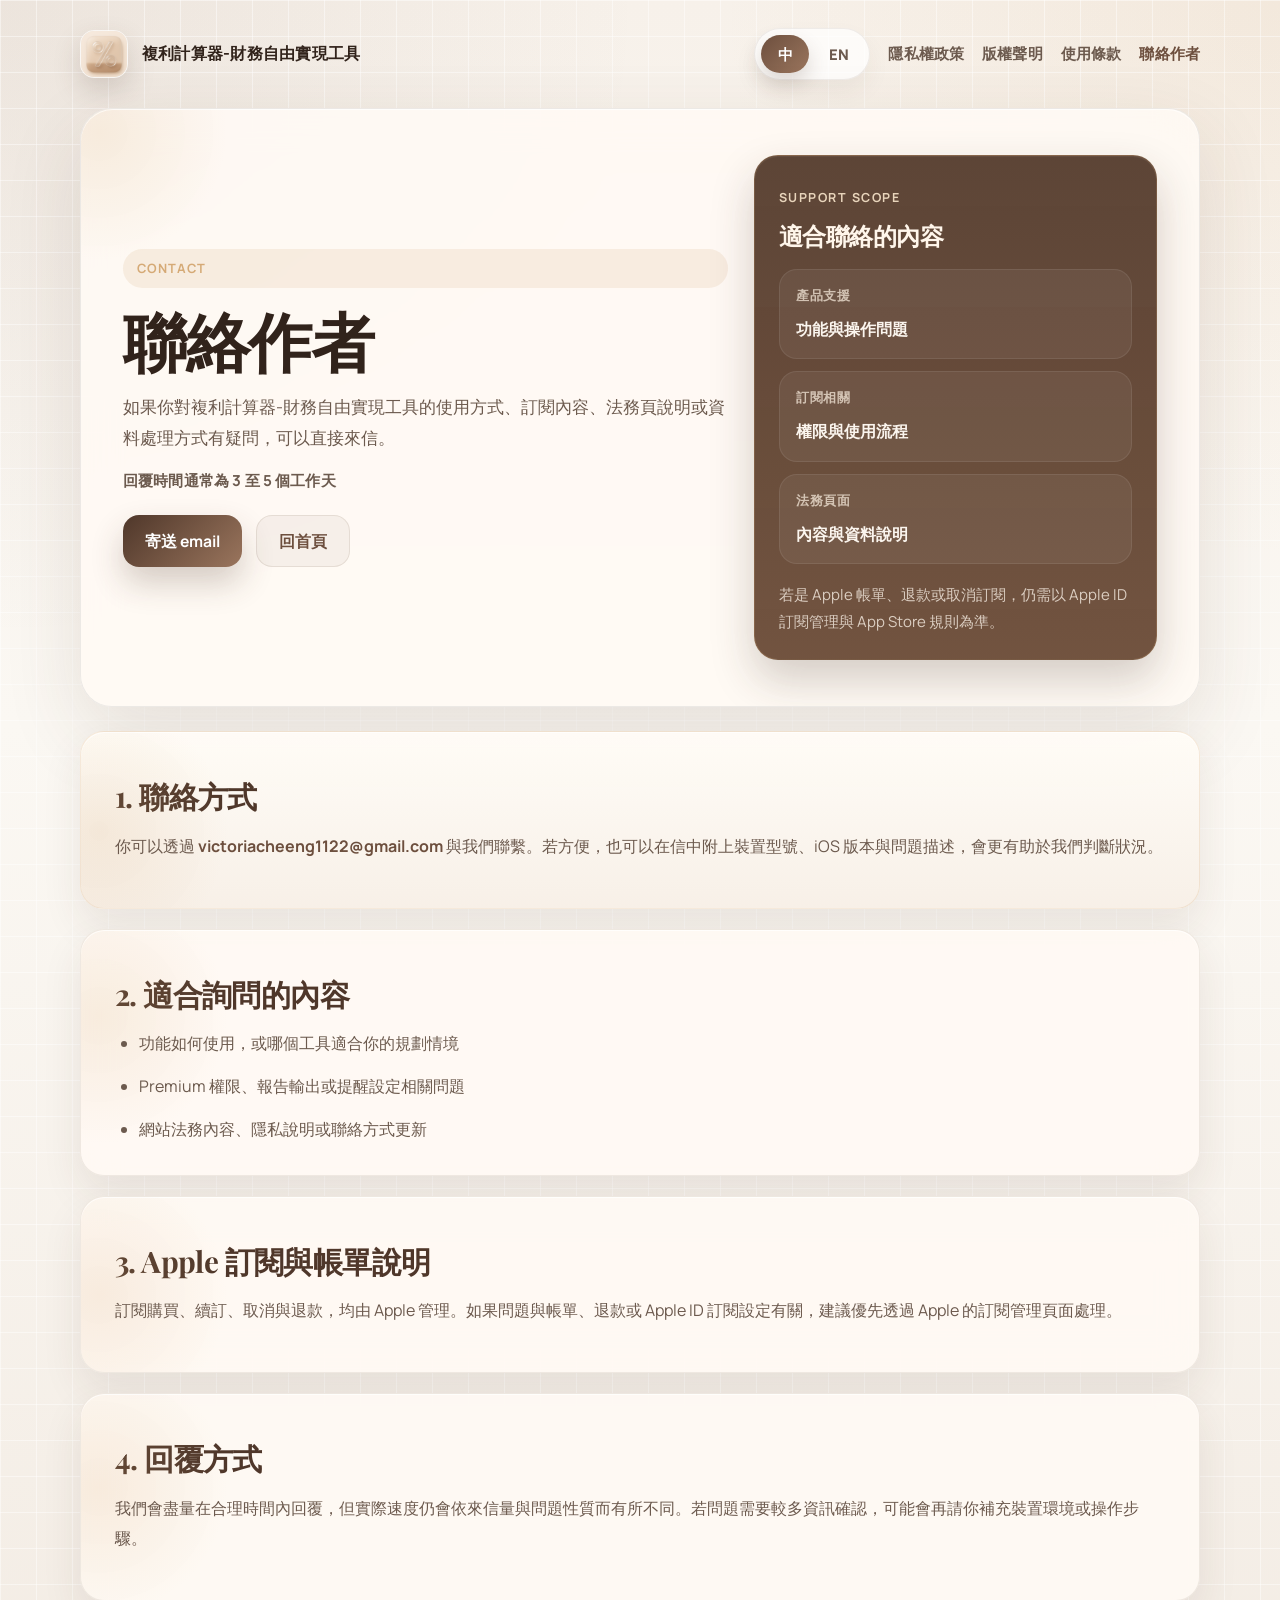
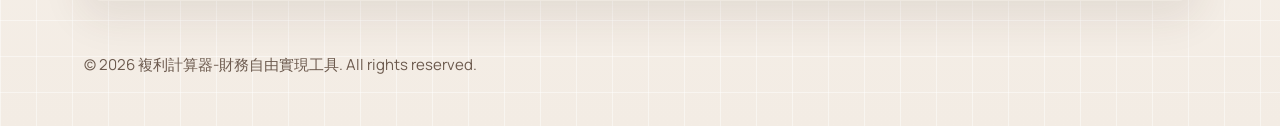
==== contact.html @ a3583602 "Refresh support site branding and legal pages" ====
<!doctype html>
<html lang="zh-Hant" data-page="contact">
<head>
  <meta charset="utf-8">
  <meta name="viewport" content="width=device-width, initial-scale=1">
  <title>複利計算器-財務自由實現工具｜聯絡作者</title>
  <meta name="description" content="若你需要產品支援、回報問題或詢問複利計算器-財務自由實現工具的使用方式，可透過 email 聯絡作者。">
  <link rel="icon" type="image/png" href="assets/app-icon.png">
  <link rel="preconnect" href="https://fonts.googleapis.com">
  <link rel="preconnect" href="https://fonts.gstatic.com" crossorigin>
  <link href="https://fonts.googleapis.com/css2?family=Playfair+Display:wght@600;700&family=Manrope:wght@400;500;600;700;800&display=swap" rel="stylesheet">
  <link rel="stylesheet" href="styles.css">
</head>
<body>
  <div class="site-shell">
    <header class="subpage-hero">
      <nav class="topbar">
        <a class="brand" href="./index.html">
          <img src="assets/app-icon.png" alt="複利計算器-財務自由實現工具 App Icon" class="brand-icon">
          <span data-i18n="brandName">複利計算器-財務自由實現工具</span>
        </a>
        <div class="topbar-actions">
          <div class="lang-switcher" role="group" aria-label="Language switcher">
            <button class="lang-btn active" type="button" data-lang="zh" aria-pressed="true">中</button>
            <button class="lang-btn" type="button" data-lang="en" aria-pressed="false">EN</button>
          </div>
          <div class="nav-links">
            <a href="./privacy.html" data-i18n="navPrivacy">隱私權政策</a>
            <a href="./copyright.html" data-i18n="navCopyright">版權聲明</a>
            <a href="./terms.html" data-i18n="navTerms">使用條款</a>
            <a href="./contact.html" aria-current="page" data-i18n="navContact">聯絡作者</a>
          </div>
        </div>
      </nav>

      <section class="hero-panel deluxe subpage-deluxe">
        <div class="subpage-copy">
          <div class="eyebrow" data-i18n="heroEyebrow">Contact</div>
          <h1 data-i18n="heroTitle">聯絡作者</h1>
          <p class="hero-copy" data-i18n="heroIntro">如果你對複利計算器-財務自由實現工具的使用方式、訂閱內容、法務頁說明或資料處理方式有疑問，可以直接來信。</p>
          <p class="hero-meta" data-i18n="heroDate">回覆時間通常為 3 至 5 個工作天</p>
          <div class="hero-actions compact-actions">
            <a class="button primary" href="mailto:victoriacheeng1122@gmail.com" data-i18n="ctaEmail">寄送 email</a>
            <a class="button secondary" href="./index.html" data-i18n="backHome">回首頁</a>
          </div>
        </div>
        <aside class="subpage-aside">
          <div class="aside-panel">
            <div class="aside-kicker" data-i18n="asideEyebrow">Support Scope</div>
            <h2 class="aside-title" data-i18n="asideTitle">適合聯絡的內容</h2>
            <div class="aside-metrics">
              <div class="aside-metric">
                <span data-i18n="asideMetricOneLabel">產品支援</span>
                <strong data-i18n="asideMetricOneValue">功能與操作問題</strong>
              </div>
              <div class="aside-metric">
                <span data-i18n="asideMetricTwoLabel">訂閱相關</span>
                <strong data-i18n="asideMetricTwoValue">權限與使用流程</strong>
              </div>
              <div class="aside-metric">
                <span data-i18n="asideMetricThreeLabel">法務頁面</span>
                <strong data-i18n="asideMetricThreeValue">內容與資料說明</strong>
              </div>
            </div>
            <p class="aside-note" data-i18n="asideCopy">若是 Apple 帳單、退款或取消訂閱，仍需以 Apple ID 訂閱管理與 App Store 規則為準。</p>
          </div>
        </aside>
      </section>
    </header>

    <main class="document document-grid">
      <section class="doc-card doc-card-emphasis">
        <h2 data-i18n="section1Title">1. 聯絡方式</h2>
        <p data-i18n="section1Copy" data-i18n-html="true">你可以透過 <a class="inline-link" href="mailto:victoriacheeng1122@gmail.com">victoriacheeng1122@gmail.com</a> 與我們聯繫。若方便，也可以在信中附上裝置型號、iOS 版本與問題描述，會更有助於我們判斷狀況。</p>
      </section>

      <section class="doc-card">
        <h2 data-i18n="section2Title">2. 適合詢問的內容</h2>
        <ul>
          <li data-i18n="section2Item1">功能如何使用，或哪個工具適合你的規劃情境</li>
          <li data-i18n="section2Item2">Premium 權限、報告輸出或提醒設定相關問題</li>
          <li data-i18n="section2Item3">網站法務內容、隱私說明或聯絡方式更新</li>
        </ul>
      </section>

      <section class="doc-card">
        <h2 data-i18n="section3Title">3. Apple 訂閱與帳單說明</h2>
        <p data-i18n="section3Copy">訂閱購買、續訂、取消與退款，均由 Apple 管理。如果問題與帳單、退款或 Apple ID 訂閱設定有關，建議優先透過 Apple 的訂閱管理頁面處理。</p>
      </section>

      <section class="doc-card">
        <h2 data-i18n="section4Title">4. 回覆方式</h2>
        <p data-i18n="section4Copy">我們會盡量在合理時間內回覆，但實際速度仍會依來信量與問題性質而有所不同。若問題需要較多資訊確認，可能會再請你補充裝置環境或操作步驟。</p>
      </section>
    </main>

    <footer class="site-footer">
      <p data-i18n="footerCopy">© 2026 複利計算器-財務自由實現工具. All rights reserved.</p>
    </footer>
  </div>
  <script src="script.js" defer></script>
</body>
</html>
---- styles.css ----
:root {
  --primary: #6d4f3e;
  --primary-strong: #4f372a;
  --secondary: #9a755d;
  --accent: #d5aa76;
  --accent-soft: rgba(213, 170, 118, 0.16);
  --success: #5f7b61;
  --warning: #9f6755;
  --bg: #f6f0e8;
  --card: rgba(255, 250, 244, 0.9);
  --line: rgba(79, 55, 42, 0.10);
  --line-strong: rgba(79, 55, 42, 0.18);
  --text: #31231b;
  --subtext: #6c5a4e;
  --hero-glow: rgba(213, 170, 118, 0.18);
  --radius-xl: 32px;
  --radius-lg: 24px;
  --radius-md: 18px;
  --shadow-soft: 0 28px 80px rgba(71, 48, 35, 0.12);
  --shadow-card: 0 18px 42px rgba(71, 48, 35, 0.09);
}

* {
  box-sizing: border-box;
}

html {
  scroll-behavior: smooth;
}

body {
  margin: 0;
  min-height: 100vh;
  color: var(--text);
  background:
    linear-gradient(rgba(255, 255, 255, 0.45) 1px, transparent 1px),
    linear-gradient(90deg, rgba(255, 255, 255, 0.45) 1px, transparent 1px),
    radial-gradient(circle at top left, rgba(109, 79, 62, 0.08), transparent 30%),
    radial-gradient(circle at top right, rgba(213, 170, 118, 0.12), transparent 26%),
    linear-gradient(180deg, #f7f1ea 0%, #fbf8f3 42%, #f3ece4 100%);
  background-size: 36px 36px, 36px 36px, auto, auto, auto;
  font-family: "Manrope", "Avenir Next", "SF Pro Display", "PingFang TC", "Noto Sans TC", sans-serif;
  font-size: 17.5px;
  line-height: 1.8;
}

a {
  color: var(--primary);
  text-decoration: none;
}

a:hover {
  text-decoration: underline;
}

.inline-link {
  color: var(--primary);
  font-weight: 700;
  text-underline-offset: 0.14em;
  text-decoration-thickness: 1.5px;
}

.inline-link:hover {
  color: var(--primary-strong);
}

.site-shell {
  width: min(1120px, calc(100% - 32px));
  margin: 0 auto;
  padding: 28px 0 48px;
}

.topbar {
  display: flex;
  align-items: center;
  justify-content: space-between;
  gap: 24px;
  margin-bottom: 28px;
}

.topbar-actions {
  display: flex;
  align-items: center;
  gap: 18px;
  flex-wrap: wrap;
}

.brand {
  display: inline-flex;
  align-items: center;
  gap: 14px;
  color: var(--text);
  font-weight: 800;
  font-size: 1.02rem;
  letter-spacing: 0.015em;
}

.brand:hover {
  text-decoration: none;
}

.brand-icon {
  width: 48px;
  height: 48px;
  border-radius: 14px;
  box-shadow: 0 12px 28px rgba(79, 55, 42, 0.18);
  border: 1px solid rgba(255, 255, 255, 0.65);
}

.nav-links {
  display: flex;
  align-items: center;
  gap: 18px;
  flex-wrap: wrap;
}

.lang-switcher {
  display: inline-flex;
  align-items: center;
  gap: 6px;
  padding: 6px;
  border-radius: 999px;
  background: rgba(255, 255, 255, 0.72);
  border: 1px solid rgba(79, 55, 42, 0.08);
  box-shadow: 0 12px 24px rgba(71, 48, 35, 0.06);
}

.lang-btn {
  appearance: none;
  border: 0;
  min-width: 48px;
  height: 38px;
  border-radius: 999px;
  background: transparent;
  color: var(--subtext);
  font: inherit;
  font-size: 0.92rem;
  font-weight: 800;
  cursor: pointer;
  transition: all 0.18s ease;
}

.lang-btn.active {
  background: linear-gradient(135deg, var(--primary), var(--secondary));
  color: #fff;
  box-shadow: 0 10px 20px rgba(79, 55, 42, 0.18);
}

.nav-links a {
  color: var(--subtext);
  font-weight: 700;
  font-size: 0.94rem;
  letter-spacing: 0.01em;
}

.nav-links a[aria-current="page"] {
  color: var(--primary);
}

.hero,
.subpage-hero {
  position: relative;
}

.hero-panel,
.doc-card,
.card {
  position: relative;
  overflow: hidden;
  border: 1px solid var(--line);
  background: var(--card);
  backdrop-filter: blur(18px);
  -webkit-backdrop-filter: blur(18px);
  box-shadow: var(--shadow-card);
}

.hero-panel {
  padding: 40px;
  border-radius: var(--radius-xl);
  box-shadow: var(--shadow-soft);
  border-color: rgba(16, 39, 55, 0.08);
}

.hero-panel.deluxe {
  padding: 46px 42px;
}

.brand-hero {
  display: grid;
  grid-template-columns: minmax(0, 1.35fr) minmax(300px, 0.78fr);
  gap: 28px;
  align-items: stretch;
}

.brand-hero-copy {
  display: flex;
  flex-direction: column;
  justify-content: center;
}

.hero-aside {
  display: flex;
}

.market-panel {
  position: relative;
  width: 100%;
  padding: 26px 24px 24px;
  border-radius: 24px;
  border: 1px solid rgba(213, 170, 118, 0.22);
  background: linear-gradient(180deg, rgba(74, 51, 39, 0.96) 0%, rgba(98, 70, 53, 0.98) 100%);
  box-shadow: inset 0 1px 0 rgba(255, 255, 255, 0.05), 0 22px 48px rgba(61, 41, 31, 0.26);
  color: #fbf5ee;
}

.market-panel::before {
  content: "";
  position: absolute;
  inset: 0;
  background:
    linear-gradient(rgba(255,255,255,0.04) 1px, transparent 1px),
    linear-gradient(90deg, rgba(255,255,255,0.04) 1px, transparent 1px);
  background-size: 22px 22px;
  opacity: 0.28;
  pointer-events: none;
}

.market-panel-head,
.market-grid,
.market-note {
  position: relative;
  z-index: 1;
}

.market-panel-kicker {
  display: inline-flex;
  margin-bottom: 12px;
  color: rgba(255, 232, 198, 0.84);
  font-size: 0.78rem;
  font-weight: 700;
  letter-spacing: 0.12em;
  text-transform: uppercase;
}

.market-panel strong {
  display: block;
  font-size: 1.12rem;
  line-height: 1.35;
}

.market-grid {
  display: grid;
  grid-template-columns: repeat(2, minmax(0, 1fr));
  gap: 12px;
  margin-top: 20px;
}

.market-item {
  padding: 14px 14px 12px;
  border-radius: 18px;
  border: 1px solid rgba(255, 255, 255, 0.08);
  background: rgba(255, 255, 255, 0.05);
}

.market-label {
  display: block;
  margin-bottom: 8px;
  color: rgba(230, 237, 242, 0.72);
  font-size: 0.78rem;
  font-weight: 700;
  letter-spacing: 0.06em;
  text-transform: uppercase;
}

.market-note {
  margin: 18px 0 0;
  color: rgba(230, 237, 242, 0.76);
  font-size: 0.94rem;
  line-height: 1.75;
}

.hero-panel::before,
.doc-card::before,
.card::before {
  content: "";
  position: absolute;
  inset: -18% auto auto -10%;
  width: 260px;
  height: 260px;
  background: radial-gradient(circle, var(--hero-glow), transparent 70%);
  pointer-events: none;
}

.hero-panel::after,
.doc-card::after,
.card::after {
  content: "";
  position: absolute;
  inset: 0;
  border-radius: inherit;
  pointer-events: none;
  box-shadow: inset 0 1px 0 rgba(255, 255, 255, 0.7);
}

.hero-panel.compact {
  padding: 34px 36px;
}

.eyebrow,
.card-kicker {
  display: inline-flex;
  align-items: center;
  padding: 8px 14px;
  border-radius: 999px;
  background: var(--accent-soft);
  color: var(--accent);
  font-size: 0.8rem;
  font-weight: 700;
  letter-spacing: 0.08em;
  text-transform: uppercase;
}

h1,
h2 {
  margin: 0;
  letter-spacing: -0.02em;
}

h1 {
  margin-top: 18px;
  font-family: "Playfair Display", "Times New Roman", serif;
  font-size: clamp(2.2rem, 5vw, 4.2rem);
  line-height: 1.05;
}

h2 {
  margin-top: 14px;
  font-family: "Playfair Display", "Times New Roman", serif;
  font-size: clamp(1.28rem, 2.4vw, 1.85rem);
  line-height: 1.24;
}

.hero-copy,
.card p,
.doc-card p,
.doc-card li {
  color: var(--subtext);
}

.hero-copy {
  max-width: 760px;
  margin: 18px 0 0;
  font-size: 1.04rem;
  line-height: 1.88;
}

.hero-actions {
  display: flex;
  gap: 14px;
  flex-wrap: wrap;
  margin-top: 28px;
}

.compact-actions {
  margin-top: 20px;
}

.hero-highlights {
  display: flex;
  flex-wrap: wrap;
  gap: 10px;
  margin-top: 22px;
}

.hero-highlights span {
  display: inline-flex;
  align-items: center;
  min-height: 38px;
  padding: 0 14px;
  border-radius: 999px;
  background: rgba(109, 79, 62, 0.06);
  border: 1px solid rgba(109, 79, 62, 0.09);
  color: var(--primary);
  font-size: 0.88rem;
  font-weight: 700;
}

.button {
  display: inline-flex;
  align-items: center;
  justify-content: center;
  min-height: 52px;
  padding: 0 22px;
  border-radius: 16px;
  font-weight: 700;
  font-size: 0.98rem;
  transition: transform 0.18s ease, box-shadow 0.18s ease, opacity 0.18s ease;
}

.button:hover {
  text-decoration: none;
  transform: translateY(-1px);
}

.button.primary {
  color: #fff;
  background: linear-gradient(135deg, var(--primary-strong), var(--secondary));
  box-shadow: 0 16px 32px rgba(79, 55, 42, 0.24);
}

.button.secondary {
  color: var(--primary);
  background: rgba(109, 79, 62, 0.06);
  border: 1px solid rgba(109, 79, 62, 0.12);
}

.content-grid {
  display: grid;
  grid-template-columns: 1.2fr 0.8fr;
  gap: 20px;
  margin-top: 24px;
}

.card {
  border-radius: var(--radius-lg);
  padding: 28px;
}

.feature-list {
  margin: 18px 0 0;
  padding-left: 20px;
  color: var(--subtext);
}

.feature-list li + li {
  margin-top: 8px;
}

.premium-card {
  background: linear-gradient(180deg, rgba(213, 170, 118, 0.10) 0%, rgba(255, 250, 244, 0.95) 100%);
}

.premium-tags {
  display: flex;
  flex-wrap: wrap;
  gap: 10px;
  margin-top: 18px;
}

.premium-tags span {
  display: inline-flex;
  align-items: center;
  min-height: 38px;
  padding: 0 14px;
  border-radius: 999px;
  background: rgba(109, 79, 62, 0.07);
  border: 1px solid rgba(109, 79, 62, 0.10);
  color: var(--primary);
  font-size: 0.86rem;
  font-weight: 700;
}

.metrics-card {
  display: grid;
  gap: 16px;
}

.metric {
  padding: 18px 20px;
  border-radius: 18px;
  background: linear-gradient(180deg, rgba(255, 255, 255, 0.78), rgba(243, 247, 250, 0.84));
  border: 1px solid rgba(16, 39, 55, 0.10);
  box-shadow: inset 0 1px 0 rgba(255, 255, 255, 0.7);
}

.metric-label {
  display: block;
  margin-bottom: 6px;
  color: var(--subtext);
  font-size: 0.92rem;
}

.metric strong {
  font-size: 1.06rem;
  line-height: 1.48;
}

.links-card,
.note-card {
  min-height: 100%;
}

.legal-card-group,
.note-card {
  grid-column: 1 / -1;
}

.legal-grid {
  display: grid;
  grid-template-columns: repeat(auto-fit, minmax(220px, 1fr));
  gap: 16px;
  margin-top: 18px;
}

.legal-link-card {
  display: flex;
  flex-direction: column;
  justify-content: space-between;
  min-height: 198px;
  padding: 22px;
  border-radius: 20px;
  background: linear-gradient(180deg, rgba(255, 252, 247, 0.92), rgba(246, 239, 231, 0.92));
  border: 1px solid rgba(79, 55, 42, 0.08);
  box-shadow: 0 16px 34px rgba(71, 48, 35, 0.07);
  color: var(--text);
}

.legal-link-card:hover {
  text-decoration: none;
  transform: translateY(-2px);
  box-shadow: 0 22px 42px rgba(71, 48, 35, 0.10);
}

.legal-link-title {
  display: block;
  font-family: "Playfair Display", "Times New Roman", serif;
  font-size: 1.32rem;
  line-height: 1.28;
  color: var(--text);
}

.legal-link-card::before {
  content: "";
  display: block;
  width: 48px;
  height: 2px;
  margin-bottom: 18px;
  border-radius: 999px;
  background: linear-gradient(90deg, var(--accent), rgba(184, 147, 95, 0.12));
}

.legal-link-copy {
  display: block;
  margin-top: 14px;
  color: var(--subtext);
  font-size: 0.95rem;
  line-height: 1.78;
}

.link-list {
  margin: 18px 0 0;
  padding-left: 18px;
}

.link-list li + li {
  margin-top: 10px;
}

.document {
  display: grid;
  gap: 18px;
  margin-top: 24px;
  width: 100%;
  max-width: 100%;
}

.doc-card {
  border-radius: 24px;
  padding: 32px 34px 30px;
  border-color: rgba(79, 55, 42, 0.09);
}

.doc-card h2 {
  margin-bottom: 14px;
  color: var(--primary-strong);
}

.doc-card p,
.doc-card li {
  font-size: 1rem;
  line-height: 1.92;
}

.doc-card ul {
  margin: 16px 0 0;
  padding-left: 24px;
}

.doc-card li + li {
  margin-top: 12px;
}

.site-footer {
  display: flex;
  justify-content: space-between;
  gap: 16px;
  flex-wrap: wrap;
  margin-top: 28px;
  padding: 22px 4px 0;
  color: var(--subtext);
  font-size: 0.94rem;
}

.document .doc-card + .doc-card {
  margin-top: 2px;
}

.card,
.doc-card {
  position: relative;
}

.card > *:not(:first-child),
.doc-card > *:not(:first-child) {
  position: relative;
  z-index: 1;
}

.site-footer p {
  margin: 0;
}

.note-link-row {
  margin-top: 16px;
}

.subpage-deluxe {
  display: grid;
  grid-template-columns: minmax(0, 1.2fr) minmax(280px, 0.8fr);
  gap: 26px;
  align-items: stretch;
}

.subpage-copy {
  display: flex;
  flex-direction: column;
  justify-content: center;
}

.hero-meta {
  margin: 14px 0 0;
  color: var(--subtext);
  font-size: 0.95rem;
  font-weight: 700;
  letter-spacing: 0.01em;
}

.subpage-aside {
  display: flex;
}

.aside-panel {
  width: 100%;
  padding: 24px;
  border-radius: 24px;
  border: 1px solid rgba(213, 170, 118, 0.22);
  background: linear-gradient(180deg, rgba(86, 61, 46, 0.96) 0%, rgba(111, 80, 60, 0.98) 100%);
  box-shadow: inset 0 1px 0 rgba(255, 255, 255, 0.05), 0 20px 44px rgba(61, 41, 31, 0.22);
  color: #fbf5ee;
}

.aside-kicker {
  display: inline-flex;
  margin-bottom: 12px;
  color: rgba(255, 236, 210, 0.86);
  font-size: 0.78rem;
  font-weight: 700;
  letter-spacing: 0.12em;
  text-transform: uppercase;
}

.aside-title {
  margin-top: 0;
  color: #fff6eb;
  font-family: "Playfair Display", "Times New Roman", serif;
  font-size: 1.5rem;
  line-height: 1.22;
}

.aside-metrics {
  display: grid;
  gap: 12px;
  margin-top: 18px;
}

.aside-metric {
  padding: 14px 16px;
  border-radius: 18px;
  background: rgba(255, 255, 255, 0.06);
  border: 1px solid rgba(255, 255, 255, 0.08);
}

.aside-metric span {
  display: block;
  margin-bottom: 6px;
  color: rgba(245, 233, 219, 0.74);
  font-size: 0.8rem;
  font-weight: 700;
  letter-spacing: 0.06em;
  text-transform: uppercase;
}

.aside-metric strong {
  font-size: 1rem;
  line-height: 1.45;
}

.aside-note {
  margin: 18px 0 0;
  color: rgba(248, 239, 230, 0.78);
  font-size: 0.94rem;
  line-height: 1.76;
}

.document-grid {
  display: grid;
  gap: 18px;
}

.doc-card-emphasis {
  background: linear-gradient(180deg, rgba(255, 252, 247, 0.94), rgba(247, 239, 230, 0.94));
  border-color: rgba(213, 170, 118, 0.22);
}

@media (max-width: 880px) {
  .subpage-deluxe,
  .brand-hero {
    grid-template-columns: 1fr;
  }

  .content-grid {
    grid-template-columns: 1fr;
  }

  .legal-grid {
    grid-template-columns: 1fr;
  }

  .hero-panel {
    padding: 30px 24px;
  }

  .hero-panel.compact {
    padding: 28px 24px;
  }

  .hero-panel.deluxe {
    padding: 32px 24px;
  }

  .card,
  .doc-card {
    padding: 24px 20px;
  }

  .document {
    max-width: 100%;
  }
}

@media (max-width: 640px) {
  body {
    font-size: 16px;
    line-height: 1.76;
  }

  .site-shell {
    width: min(100% - 20px, 1120px);
    padding-top: 18px;
  }

  .topbar {
    align-items: flex-start;
    flex-direction: column;
    gap: 16px;
  }

  .topbar-actions {
    width: 100%;
    justify-content: space-between;
  }

  .brand-icon {
    width: 42px;
    height: 42px;
  }

  h1 {
    font-size: 2rem;
    line-height: 1.12;
  }

  h2 {
    font-size: 1.28rem;
  }

  .hero-copy {
    font-size: 0.98rem;
    line-height: 1.82;
  }

  .market-grid {
    grid-template-columns: 1fr;
  }

  .doc-card {
    padding: 26px 20px 24px;
  }

  .doc-card p,
  .doc-card li {
    font-size: 0.98rem;
    line-height: 1.84;
  }

  .nav-links {
    gap: 12px;
  }

  .button {
    width: 100%;
  }
}
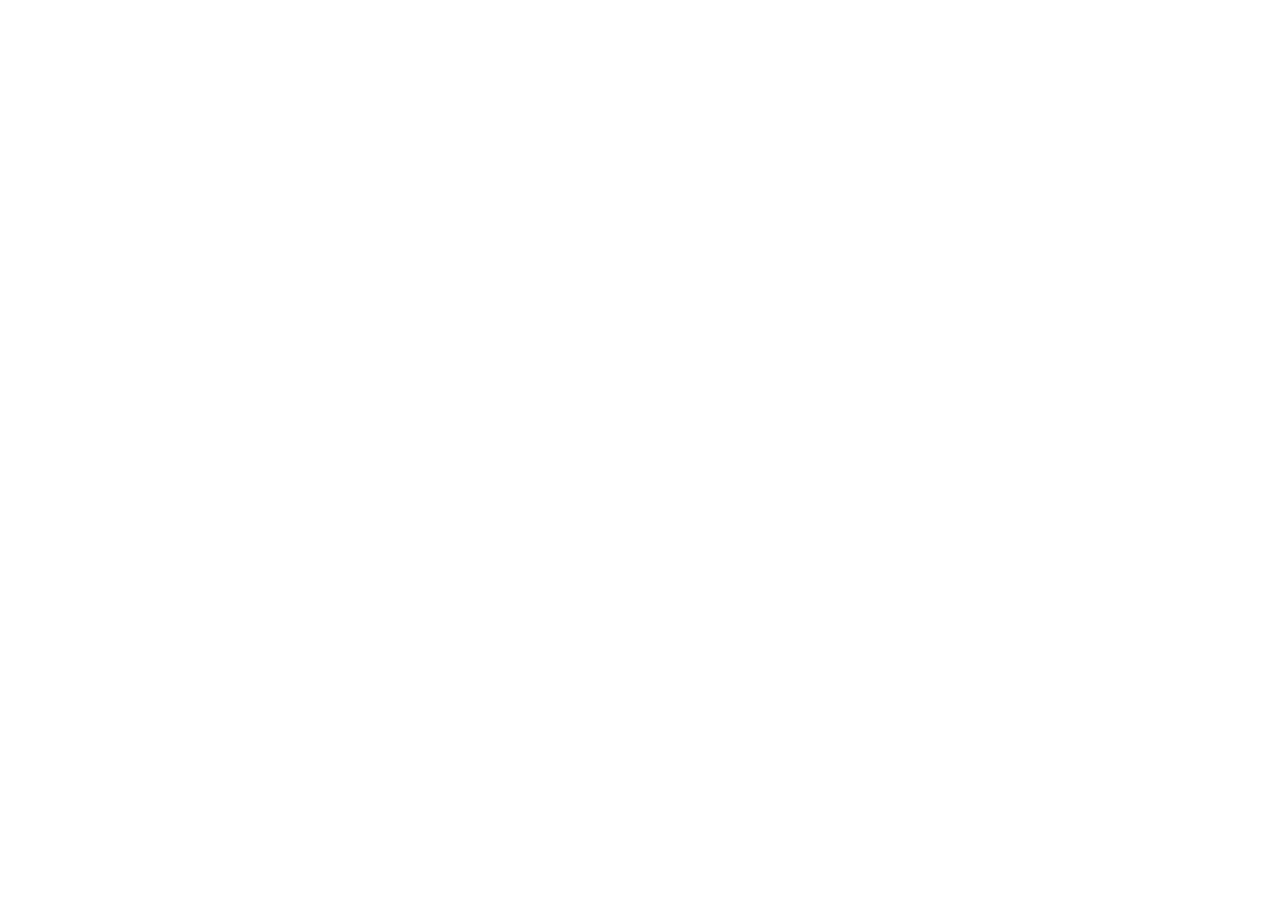
==== commit cf87a520: "Redirect this site to the FireSparkle.Studio website Privacy, support and copyright information for " ====
--- a/contact.html
+++ b/contact.html
@@ -1,103 +1,58 @@
 <!doctype html>
-<html lang="zh-Hant" data-page="contact">
+<html lang="zh-Hant">
 <head>
-  <meta charset="utf-8">
-  <meta name="viewport" content="width=device-width, initial-scale=1">
-  <title>複利計算器-財務自由實現工具｜聯絡作者</title>
-  <meta name="description" content="若你需要產品支援、回報問題或詢問複利計算器-財務自由實現工具的使用方式，可透過 email 聯絡作者。">
-  <link rel="icon" type="image/png" href="assets/app-icon.png">
-  <link rel="preconnect" href="https://fonts.googleapis.com">
-  <link rel="preconnect" href="https://fonts.gstatic.com" crossorigin>
-  <link href="https://fonts.googleapis.com/css2?family=Playfair+Display:wght@600;700&family=Manrope:wght@400;500;600;700;800&display=swap" rel="stylesheet">
-  <link rel="stylesheet" href="styles.css">
+<meta charset="utf-8">
+<meta name="viewport" content="width=device-width, initial-scale=1, viewport-fit=cover">
+<title>複利計算器｜已搬到花火工作室官網</title>
+<meta name="description" content="《複利計算器》的隱私權政策、支援與聯絡資訊已搬到花火工作室 FireSparkle.Studio 官網。">
+<meta name="robots" content="noindex, follow">
+<link rel="canonical" href="https://firesparkle.com/app/compound-calculator/support/">
+<script>(function(){var b='https://firesparkle.com/app/compound-calculator/',k='support',r={},s=(location.search+location.hash).toLowerCase(),m=location.search.match(/[?&]lang=([A-Za-z-]+)/),l=m?m[1]:'',x={'pt-BR':'pt','zh-Hant':''};if(/copyright/.test(s))k='copyright';else if(/privacy/.test(s))k='privacy';else if(/support|contact/.test(s))k='support';else if(/terms/.test(s))k='terms';if(r[k])k=r[k];if(l in x)l=x[l];var u=k==='terms'?'https://www.apple.com/legal/internet-services/itunes/dev/stdeula/':b+(k==='privacy'?'privacy/':'support/')+(l?'?lang='+encodeURIComponent(l):'')+(k==='copyright'?'#copyright':'');window.__fsTarget=u;location.replace(u);})();</script>
+<meta http-equiv="refresh" content="0; url=https://firesparkle.com/app/compound-calculator/support/">
+<meta name="color-scheme" content="light dark">
+<meta name="theme-color" media="(prefers-color-scheme: light)" content="#f7f5f0">
+<meta name="theme-color" media="(prefers-color-scheme: dark)" content="#17161b">
+<link rel="icon" href="https://firesparkle.com/assets/brand/firesparkle-mark-112.png">
+<style>
+:root{--bg:#f7f5f0;--surface:#fffdf9;--ink:#1b1a1f;--ink-soft:#3f3d45;--muted:#726f78;--line:rgba(27,26,31,.12);--line-strong:rgba(27,26,31,.26);--accent:#9a7d49;--app:#634736;color-scheme:light}
+@media (prefers-color-scheme:dark){:root{--bg:#17161b;--surface:#1f1e24;--ink:#f1ede6;--ink-soft:#d8d4cc;--muted:#9b968f;--line:rgba(241,237,230,.12);--line-strong:rgba(241,237,230,.26);--accent:#c3a66f;--app:#f0d4a6;color-scheme:dark}}
+*{box-sizing:border-box}
+body{margin:0;min-height:100vh;display:grid;place-items:center;padding:32px 16px;background:var(--bg);color:var(--ink-soft);font-family:"Times New Roman",Tinos,Times,"Noto Serif TC","Songti TC",PMingLiU,serif;font-size:17px;line-height:1.8;letter-spacing:.01em;-webkit-font-smoothing:antialiased}
+main{width:100%;max-width:560px;background:var(--surface);border:1px solid var(--line);border-radius:6px;padding:34px 30px 24px;box-shadow:0 2px 4px rgba(27,26,31,.04),0 24px 48px -28px rgba(27,26,31,.28);position:relative}
+main::before{content:"";position:absolute;left:30px;top:-1px;width:72px;height:2px;background:var(--app)}
+a{color:inherit}
+.brand{display:inline-flex;align-items:center;gap:10px;color:var(--ink);text-decoration:none;font-size:15px;letter-spacing:.04em}
+.brand img{width:28px;height:28px}
+.brand b{font-weight:600}
+.app{display:flex;align-items:center;gap:16px;margin:26px 0 22px}
+.app img{width:64px;height:64px;flex:none;border-radius:22.37%;box-shadow:0 6px 16px -10px rgba(27,26,31,.35),inset 0 0 0 1px rgba(255,255,255,.18)}
+.eyebrow{display:flex;align-items:center;gap:10px;margin:0;font-size:12px;letter-spacing:.2em;text-transform:uppercase;color:var(--muted)}
+.eyebrow::before{content:"";width:22px;height:1px;background:var(--app);flex:none}
+.app strong{display:block;margin-top:4px;color:var(--ink);font-size:19px;font-weight:600;line-height:1.4}
+h1{margin:0 0 10px;color:var(--ink);font-size:clamp(23px,5vw,29px);font-weight:600;line-height:1.35}
+p{margin:0 0 10px}
+.en{color:var(--muted);font-size:15px;line-height:1.6}
+.button{display:inline-flex;align-items:center;gap:10px;min-height:46px;margin:16px 0 18px;padding:10px 22px;border:1px solid var(--ink);border-radius:3px;background:var(--ink);color:var(--bg);text-decoration:none;font-size:15px;letter-spacing:.03em}
+.button:hover{background:transparent;color:var(--ink)}
+.links{display:flex;flex-wrap:wrap;gap:6px 20px;font-size:15px}
+.links a{color:var(--ink);text-decoration:underline;text-underline-offset:5px;text-decoration-color:var(--line-strong)}
+.links a:hover{text-decoration-color:var(--app)}
+.mail{font-family:"Times New Roman",Tinos,Times,serif;direction:ltr}
+footer{display:flex;flex-wrap:wrap;justify-content:space-between;gap:6px;margin-top:22px;padding-top:16px;border-top:1px solid var(--line);font-size:13px;color:var(--muted);letter-spacing:.04em}
+:focus-visible{outline:2px solid var(--accent);outline-offset:4px}
+</style>
 </head>
 <body>
-  <div class="site-shell">
-    <header class="subpage-hero">
-      <nav class="topbar">
-        <a class="brand" href="./index.html">
-          <img src="assets/app-icon.png" alt="複利計算器-財務自由實現工具 App Icon" class="brand-icon">
-          <span data-i18n="brandName">複利計算器-財務自由實現工具</span>
-        </a>
-        <div class="topbar-actions">
-          <div class="lang-switcher" role="group" aria-label="Language switcher">
-            <button class="lang-btn active" type="button" data-lang="zh" aria-pressed="true">中</button>
-            <button class="lang-btn" type="button" data-lang="en" aria-pressed="false">EN</button>
-          </div>
-          <div class="nav-links">
-            <a href="./privacy.html" data-i18n="navPrivacy">隱私權政策</a>
-            <a href="./copyright.html" data-i18n="navCopyright">版權聲明</a>
-            <a href="./terms.html" data-i18n="navTerms">使用條款</a>
-            <a href="./contact.html" aria-current="page" data-i18n="navContact">聯絡作者</a>
-          </div>
-        </div>
-      </nav>
-
-      <section class="hero-panel deluxe subpage-deluxe">
-        <div class="subpage-copy">
-          <div class="eyebrow" data-i18n="heroEyebrow">Contact</div>
-          <h1 data-i18n="heroTitle">聯絡作者</h1>
-          <p class="hero-copy" data-i18n="heroIntro">如果你對複利計算器-財務自由實現工具的使用方式、訂閱內容、法務頁說明或資料處理方式有疑問，可以直接來信。</p>
-          <p class="hero-meta" data-i18n="heroDate">回覆時間通常為 3 至 5 個工作天</p>
-          <div class="hero-actions compact-actions">
-            <a class="button primary" href="mailto:victoriacheeng1122@gmail.com" data-i18n="ctaEmail">寄送 email</a>
-            <a class="button secondary" href="./index.html" data-i18n="backHome">回首頁</a>
-          </div>
-        </div>
-        <aside class="subpage-aside">
-          <div class="aside-panel">
-            <div class="aside-kicker" data-i18n="asideEyebrow">Support Scope</div>
-            <h2 class="aside-title" data-i18n="asideTitle">適合聯絡的內容</h2>
-            <div class="aside-metrics">
-              <div class="aside-metric">
-                <span data-i18n="asideMetricOneLabel">產品支援</span>
-                <strong data-i18n="asideMetricOneValue">功能與操作問題</strong>
-              </div>
-              <div class="aside-metric">
-                <span data-i18n="asideMetricTwoLabel">訂閱相關</span>
-                <strong data-i18n="asideMetricTwoValue">權限與使用流程</strong>
-              </div>
-              <div class="aside-metric">
-                <span data-i18n="asideMetricThreeLabel">法務頁面</span>
-                <strong data-i18n="asideMetricThreeValue">內容與資料說明</strong>
-              </div>
-            </div>
-            <p class="aside-note" data-i18n="asideCopy">若是 Apple 帳單、退款或取消訂閱，仍需以 Apple ID 訂閱管理與 App Store 規則為準。</p>
-          </div>
-        </aside>
-      </section>
-    </header>
-
-    <main class="document document-grid">
-      <section class="doc-card doc-card-emphasis">
-        <h2 data-i18n="section1Title">1. 聯絡方式</h2>
-        <p data-i18n="section1Copy" data-i18n-html="true">你可以透過 <a class="inline-link" href="mailto:victoriacheeng1122@gmail.com">victoriacheeng1122@gmail.com</a> 與我們聯繫。若方便，也可以在信中附上裝置型號、iOS 版本與問題描述，會更有助於我們判斷狀況。</p>
-      </section>
-
-      <section class="doc-card">
-        <h2 data-i18n="section2Title">2. 適合詢問的內容</h2>
-        <ul>
-          <li data-i18n="section2Item1">功能如何使用，或哪個工具適合你的規劃情境</li>
-          <li data-i18n="section2Item2">Premium 權限、報告輸出或提醒設定相關問題</li>
-          <li data-i18n="section2Item3">網站法務內容、隱私說明或聯絡方式更新</li>
-        </ul>
-      </section>
-
-      <section class="doc-card">
-        <h2 data-i18n="section3Title">3. Apple 訂閱與帳單說明</h2>
-        <p data-i18n="section3Copy">訂閱購買、續訂、取消與退款，均由 Apple 管理。如果問題與帳單、退款或 Apple ID 訂閱設定有關，建議優先透過 Apple 的訂閱管理頁面處理。</p>
-      </section>
-
-      <section class="doc-card">
-        <h2 data-i18n="section4Title">4. 回覆方式</h2>
-        <p data-i18n="section4Copy">我們會盡量在合理時間內回覆，但實際速度仍會依來信量與問題性質而有所不同。若問題需要較多資訊確認，可能會再請你補充裝置環境或操作步驟。</p>
-      </section>
-    </main>
-
-    <footer class="site-footer">
-      <p data-i18n="footerCopy">© 2026 複利計算器-財務自由實現工具. All rights reserved.</p>
-    </footer>
-  </div>
-  <script src="script.js" defer></script>
+<main>
+<a class="brand" href="https://firesparkle.com/"><img src="https://firesparkle.com/assets/brand/firesparkle-mark-112.png" alt="" width="28" height="28"><span><b>花火工作室</b> FireSparkle.Studio</span></a>
+<div class="app"><img src="https://firesparkle.com/assets/apps/6756014104.jpg" alt="" width="64" height="64"><div><p class="eyebrow" lang="en">Compound Interest Calculator</p><strong>複利計算器-財務自由實現工具</strong></div></div>
+<h1>這個頁面已搬到花火工作室官網</h1>
+<p>《複利計算器》的隱私權政策、支援與聯絡資訊，現在都在花火工作室 FireSparkle.Studio 官網。正在為你開啟新頁面。</p>
+<p class="en" lang="en">This page has moved to the FireSparkle.Studio website. Opening the new page now.</p>
+<a class="button" id="continue" href="https://firesparkle.com/app/compound-calculator/support/">前往新頁面 Continue <span aria-hidden="true">→</span></a>
+<nav class="links" aria-label="複利計算器"><a href="https://firesparkle.com/app/compound-calculator/privacy/">隱私權政策 Privacy</a><a href="https://firesparkle.com/app/compound-calculator/support/">支援與聯絡 Support</a><a class="mail" href="mailto:firesparkle.studio@gmail.com">firesparkle.studio@gmail.com</a></nav>
+<footer><span>© 花火工作室 FireSparkle.Studio</span><a href="https://firesparkle.com/">firesparkle.com</a></footer>
+</main>
+<script>if(window.__fsTarget)document.getElementById('continue').href=window.__fsTarget;</script>
 </body>
 </html>
